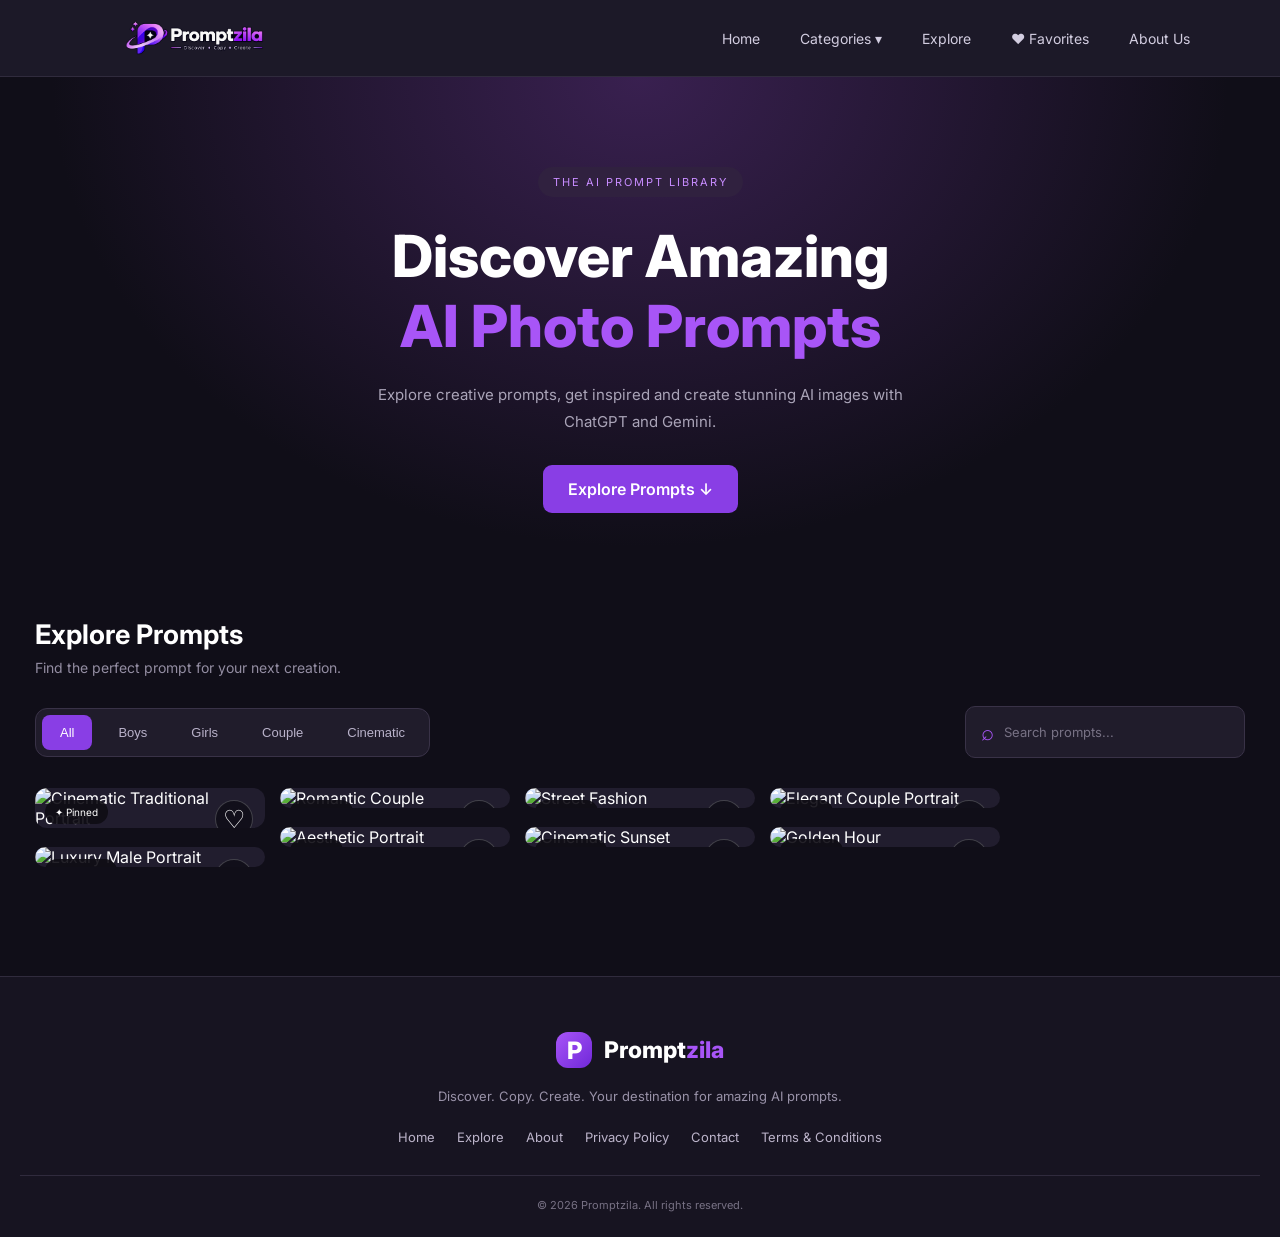
==== index.html @ de472b86 "Add files via upload" ====
<!DOCTYPE html>
<html lang="en">
<head>
    <meta charset="UTF-8">
    <meta name="viewport" content="width=device-width, initial-scale=1.0">
    <meta name="description" content="Discover and copy amazing AI photo editing prompts on Promptzila.">
    <meta name="theme-color" content="#100e18">
    <title>Promptzila — AI Photo Prompts</title>
    <!-- Website Favicon -->
    <link rel="icon" type="image/png" href="Assets/images/icon.png">
    <link rel="preconnect" href="https://fonts.googleapis.com">
    <link rel="preconnect" href="https://fonts.gstatic.com" crossorigin>
    <link href="https://fonts.googleapis.com/css2?family=Inter:wght@400;500;600;700;800&display=swap" rel="stylesheet">
    <link rel="stylesheet" href="style.css">
    <script src="https://cdn.jsdelivr.net/npm/@supabase/supabase-js@2"></script>
    <script src="config.js"></script>
    <script>if(window.supabase&&window.PROMPTZILA_CONFIG){window.supabaseClient=window.supabase.createClient(window.PROMPTZILA_CONFIG.SUPABASE_URL,window.PROMPTZILA_CONFIG.SUPABASE_ANON_KEY);}</script>
</head>
<body>
    <header class="navbar">
        <a href="#" class="logo" aria-label="Promptzila home">
        <img src="./Assets/images/logo.png" alt="Promptzila Logo" class="brand-logo">
        </a>
       

        <button class="mobile-menu" id="mobileMenu" aria-label="Open navigation" aria-expanded="false">☰</button>

        <nav class="nav-links" id="navLinks">
            <a href="#">Home</a>
            <div class="nav-dropdown">
                <a href="#categories">Categories <span aria-hidden="true">▾</span></a>
                <div class="dropdown-menu">
                    <a href="#gallery" data-category="Boys">Boys Prompts</a>
                    <a href="#gallery" data-category="Girls">Girls Prompts</a>
                    <a href="#gallery" data-category="Couple">Couple Prompts</a>
                    <a href="#gellery" data-category="Aesthetics">Aesthetics Prompts</a>
                    <a href="#gallery" data-category="Couple">Couple Prompts</a>
                    <a href="#gallery" data-category="Portrait">Portrait Prompts</a>
                    <a href="#gellery" data-category="Cars">Cars Prompts</a>
                    <a href="#gallery" data-category="Cinematic">Cinematic Prompts</a>
                    <a href="#gallery" data-category="Collage">Photo Collage Prompts</a>
                    <a href="#gallery" data-category="Cartoon">Cartoon & Anime Prompts</a>
                    <a href="#gallery" data-category="Travel">Travel Prompts</a>
                    <a href="#gallery" data-category="Festival">Festival Prompts</a>
                    <a href="#gallery" data-category="Birthday">Birthday Prompts</a>
                    <a href="#gallery" data-category="Selfie">Selfie Prompts</a>
                    <a href="#gallery" data-category="Festive Days">Festive Days Prompts</a>
                    <a href="#gallery" data-category="Horror">Horror Prompts</a>
                    <a href="#gallery" data-category="Wedding">Wedding Prompts</a>
                </div>
            </div>

            <a href="#gallery">Explore</a>

            <a href="#gallery" id="favoritesNavLink">❤️ Favorites</a>
            
            <a href="./about.html">About Us</a>
        </nav>
    </header>

    <main>
        <section class="hero">
            <span class="hero-label">THE AI PROMPT LIBRARY</span>
            <h1>Discover Amazing <span>AI Photo Prompts</span></h1>
            <p>Explore creative prompts, get inspired and create stunning AI images with ChatGPT and Gemini.</p>
            <a href="#gallery" class="hero-button">Explore Prompts <span aria-hidden="true">↓</span></a>
        </section>

        <section class="gallery-section" id="gallery">
            <div class="section-heading" id="categories">
                <div>
                    <h2>Explore Prompts</h2>
                    <p>Find the perfect prompt for your next creation.</p>
                </div>
            </div>

            <div class="toolbar">
                <div class="filters" aria-label="Filter prompts by category">
                    <button class="filter-btn active" data-category="All">All</button>
                    <button class="filter-btn" data-category="Boys">Boys</button>
                    <button class="filter-btn" data-category="Girls">Girls</button>
                    <button class="filter-btn" data-category="Couple">Couple</button>
                    <button class="filter-btn" data-category="Cinematic">Cinematic</button>
                </div>
                <label class="search-box">
                    <span aria-hidden="true">⌕</span>
                    <input type="search" id="searchInput" placeholder="Search prompts..." aria-label="Search prompts">
                </label>
            </div>

            <div class="prompt-gallery" id="promptGallery" aria-live="polite"></div>
            <p class="empty-message" id="emptyMessage" hidden>No prompts found. Try another search.</p>
        </section>
    </main>


    <footer id="about">
        <div class="footer-logo">
            <span class="logo-icon">P</span>
            <span>Prompt<span class="logo-highlight">zila</span></span>
        </div>
        <p>Discover. Copy. Create. Your destination for amazing AI prompts.</p>
        <div class="footer-links">
            <a href="#">Home</a>
            <a href="#gallery">Explore</a>
            <a href="./about.html">About</a>
            <a href="privacy-policy.html">Privacy Policy</a>
            <a href="./contact.html">Contact</a>
            <a href="./terms.html">Terms & Conditions</a>
        </div>
        <div class="copyright">© 2026 Promptzila. All rights reserved.</div>
    </footer>

    <script src="script.js"></script>
</body>
</html>
---- style.css ----
/* ========================================
   PROMPTZILA - MAIN STYLESHEET
======================================== */


/* ========================================
   1. ROOT VARIABLES
======================================== */

:root {
    color-scheme: dark;

    --bg: #100e18;
    --surface: #1c1928;
    --surface2: #211d2e;
    --border: #393247;

    --text: #fff;
    --muted: #aaa4b8;

    --purple: #893ee5;
    --light: #a855f7;
}

/* Website Brand Logo */

.brand-logo {
    width: 210px;
    height: 60px;
    object-fit: contain;
    display: block;
}

@media (max-width: 550px) {
    .brand-logo {
        width: 170px;
        height: 50px;
    }
}


/* ========================================
   2. GLOBAL RESET
======================================== */

* {
    margin: 0;
    padding: 0;
    box-sizing: border-box;
}

html {
    scroll-behavior: smooth;
}

body {
    background: var(--bg);
    color: var(--text);
    font-family: Inter, Arial, sans-serif;
}


/* ========================================
   3. NAVBAR
======================================== */

.navbar {
    min-height: 75px;
    background: var(--surface);
    border-bottom: 1px solid #302b3d;

    display: flex;
    align-items: center;
    justify-content: space-between;

    padding: 0 7%;

    position: sticky;
    top: 0;
    z-index: 100;
}


/* Logo */

.logo,
.footer-logo {
    display: flex;
    align-items: center;
    gap: 12px;

    font-size: 23px;
    font-weight: 800;

    color: white;
    text-decoration: none;
}

.logo-icon {
    background: linear-gradient(135deg, var(--light), #7028d9);

    width: 42px;
    height: 42px;

    display: grid;
    place-items: center;

    border-radius: 12px;
    font-size: 24px;
}

.logo-highlight {
    color: var(--light);
}


/* Navbar Links */

.nav-links {
    display: flex;
    align-items: center;

    /* Space between navbar buttons */
    gap: 40px;
}

.nav-links a {
    color: #d2cde0;
    text-decoration: none;
    font-size: 14px;

    transition: color 0.3s;
}

.nav-links a:hover {
    color: #c78cff;
}


/* Categories Dropdown */

.nav-dropdown {
    position: relative;
    padding: 28px 0;
}

.dropdown-menu {
    display: none;

    position: absolute;
    top: 65px;
    left: 0;

    width: 205px;

    background: var(--surface2);
    border: 1px solid var(--border);
    border-radius: 12px;

    padding: 10px;
}

.dropdown-menu a {
    display: block;
    padding: 12px;
    border-radius: 7px;
}

.dropdown-menu a:hover {
    background: #34264c;
}

.nav-dropdown:hover .dropdown-menu,
.nav-dropdown:focus-within .dropdown-menu {
    display: block;
}


/* Mobile Menu Button */

.mobile-menu {
    display: none;

    background: none;
    border: 0;

    color: white;
    font-size: 25px;
}


/* ========================================
   4. HERO SECTION
======================================== */

.hero {
    text-align: center;

    padding: 90px 20px 75px;

    background: radial-gradient(
        ellipse at 50% 0%,
        #392050 0%,
        transparent 65%
    );
}

.hero-label {
    display: inline-block;

    background: #30213f;
    color: #c78cff;

    padding: 8px 15px;
    border-radius: 30px;

    font-size: 11px;
    letter-spacing: 2px;

    margin-bottom: 25px;
}

.hero h1 {
    font-size: clamp(32px, 5vw, 58px);
    line-height: 1.2;
    font-weight: 800;
}

.hero h1 span {
    display: block;
    color: var(--light);
}

.hero p {
    max-width: 580px;

    margin: 20px auto 30px;

    color: var(--muted);
    line-height: 1.8;
    font-size: 15px;
}

.hero-button {
    display: inline-block;

    text-decoration: none;

    background: var(--purple);
    color: white;

    padding: 14px 25px;
    border-radius: 9px;

    font-weight: 600;
}


/* ========================================
   5. GALLERY SECTION
======================================== */

.gallery-section {
    max-width: 1450px;

    margin: auto;
    padding: 30px 35px 90px;
}


/* Gallery Heading */

.section-heading h2 {
    font-size: 27px;
    margin-bottom: 8px;
}

.section-heading p {
    color: #938da2;
    font-size: 14px;
}


/* Toolbar */

.toolbar {
    display: flex;
    justify-content: space-between;
    align-items: center;

    gap: 20px;
    margin: 30px 0;
}


/* Category Filter Buttons */

.filters {
    display: flex;
    flex-wrap: wrap;
    gap: 8px;

    background: #201c2b;
    border: 1px solid var(--border);

    padding: 6px;
    border-radius: 12px;
}

.filter-btn {
    background: transparent;
    color: #b9b2ca;

    border: 0;

    padding: 10px 18px;
    border-radius: 8px;

    cursor: pointer;
    font-size: 13px;
}

.filter-btn.active,
.filter-btn:hover {
    background: var(--purple);
    color: white;
}


/* Search Box */

.search-box {
    display: flex;
    align-items: center;
    gap: 10px;

    background: #201c2b;
    border: 1px solid var(--border);

    padding: 12px 15px;
    border-radius: 10px;

    width: 280px;
}

.search-box span {
    font-size: 22px;
    color: var(--light);
}

.search-box input {
    background: transparent;
    border: 0;
    outline: 0;

    color: white;
    width: 100%;

    font: 13px Inter, Arial;
}

.search-box input::placeholder {
    color: #777184;
}


/* ========================================
   6. PROMPT CARDS
======================================== */

.prompt-gallery {
    columns: 5;
    column-gap: 15px;
}

.prompt-card {
    position: relative;

    display: inline-block;
    width: 100%;

    margin-bottom: 15px;

    break-inside: avoid;
    overflow: hidden;

    border-radius: 12px;
    background: var(--surface2);

    cursor: pointer;
}

.prompt-card img {
    display: block;
    width: 100%;
    height: auto;

    transition: transform 0.4s;
}

.prompt-card:hover img {
    transform: scale(1.05);
}


/* Card Badge */

.card-badge {
    position: absolute;
    top: 12px;
    left: 10px;

    background: #0f0d14e8;
    color: white;

    padding: 6px 10px;
    border-radius: 20px;

    font-size: 10px;
    z-index: 2;
}


/* Card Overlay */

.card-overlay {
    position: absolute;
    bottom: 0;
    left: 0;
    right: 0;

    padding: 35px 12px 14px;

    background: linear-gradient(transparent, #000e);

    opacity: 0;
    transition: opacity 0.3s;
}

.prompt-card:hover .card-overlay {
    opacity: 1;
}

.card-overlay h3 {
    font-size: 14px;
    margin-bottom: 6px;
}

.card-overlay p {
    color: #c7bdd6;
    font-size: 11px;
}


/* Empty Message */

.empty-message {
    color: var(--muted);
    text-align: center;
    padding: 50px;
}


/* ========================================
   7. PROMPT DETAILS MODAL
======================================== */

.modal {
    display: none;

    position: fixed;
    inset: 0;

    z-index: 500;

    background: #000d;

    padding: 25px;
    overflow-y: auto;

    align-items: center;
    justify-content: center;
}

.modal.show {
    display: flex;
}

.modal-content {
    position: relative;

    background: var(--surface2);

    width: 100%;
    max-width: 850px;

    border: 1px solid var(--border);
    border-radius: 15px;

    overflow: hidden;

    display: grid;
    grid-template-columns: 1fr 1fr;
}

.modal-content > img {
    width: 100%;
    height: 100%;

    min-height: 400px;
    object-fit: cover;
}


/* Modal Details */

.modal-details {
    padding: 35px 25px;
}

.modal-category {
    color: #c78cff;
    font-size: 12px;
}

.modal-details h2 {
    margin: 12px 0;
}

.modal-details > p {
    color: var(--muted);

    font-size: 13px;
    line-height: 1.6;

    margin-bottom: 20px;
}


/* Prompt Text */

.prompt-text {
    background: #15121d;

    padding: 16px;
    border-radius: 10px;

    color: #d5cfe0;

    font-size: 13px;
    line-height: 1.7;

    max-height: 220px;
    overflow-y: auto;
}


/* Close Modal Button */

.close-modal {
    position: absolute;
    right: 15px;
    top: 12px;

    z-index: 3;

    background: #332b40;
    color: white;

    border: 0;

    width: 35px;
    height: 35px;

    border-radius: 50%;
    font-size: 22px;

    cursor: pointer;
}


/* Copy Button */

.copy-button {
    width: 100%;

    padding: 14px;
    margin-top: 18px;

    background: var(--purple);
    color: white;

    border: 0;
    border-radius: 9px;

    font-weight: 600;
    cursor: pointer;
}


/* ========================================
   8. FOOTER
======================================== */

footer {
    text-align: center;

    padding: 55px 20px 25px;

    background: #171421;
    border-top: 1px solid #302b3d;
}

.footer-logo {
    justify-content: center;
}

.footer-logo .logo-icon {
    width: 36px;
    height: 36px;
}

footer p {
    color: #9992a8;

    font-size: 13px;
    margin: 20px 0;
}


/* Footer Links */

.footer-links {
    display: flex;
    justify-content: center;
    flex-wrap: wrap;

    gap: 22px;
    margin: 25px 0;
}

.footer-links a {
    color: #bcb4ca;
    text-decoration: none;
    font-size: 13px;
}


/* Copyright */

.copyright {
    border-top: 1px solid #302b3d;

    padding-top: 22px;
    margin-top: 30px;

    color: #777184;
    font-size: 11px;
}


/* ========================================
   9. RESPONSIVE DESIGN
======================================== */


/* Tablets and Small Laptops */

@media (max-width: 1100px) {

    .prompt-gallery {
        columns: 4;
    }

}


/* Mobile and Tablets */

@media (max-width: 800px) {

    .navbar {
        padding: 0 5%;
    }

    .mobile-menu {
        display: block;
    }

    .nav-links {
        display: none;

        position: absolute;
        top: 74px;
        left: 0;
        right: 0;

        background: var(--surface);

        padding: 18px 5% 24px;

        border-bottom: 1px solid var(--border);

        align-items: flex-start;
        flex-direction: column;

        gap: 18px;
    }

    .nav-links.open {
        display: flex;
    }

    .nav-dropdown {
        padding: 0;
    }

    .dropdown-menu {
        position: static;
        margin-top: 8px;
        box-shadow: none;
    }

    .prompt-gallery {
        columns: 3;
    }

    .toolbar {
        align-items: flex-start;
        flex-direction: column;
    }

    .search-box {
        width: 100%;
    }

}


/* Small Mobile Phones */

@media (max-width: 550px) {

    .hero {
        padding: 65px 18px;
    }

    .gallery-section {
        padding: 25px 15px 60px;
    }

    .prompt-gallery {
        columns: 2;
        column-gap: 10px;
    }

    .prompt-card {
        margin-bottom: 10px;
    }

    .filters {
        width: 100%;
        overflow-x: auto;
        flex-wrap: nowrap;
    }

    .filter-btn {
        white-space: nowrap;
    }

    .modal-content {
        grid-template-columns: 1fr;
    }

    .modal-content > img {
        height: 260px;
        min-height: 0;
    }

    .modal-details {
        padding: 25px 18px;
    }

}


/* ========================================
   END OF PROMPTZILA CSS
======================================== */


/* ========================================
   FAVORITES BUTTON
======================================== */

.favorite-btn {
    position: absolute;
    top: 12px;
    right: 12px;
    z-index: 5;

    width: 38px;
    height: 38px;

    border: 1px solid #ffffff35;
    border-radius: 50%;

    background: #100e18dd;
    color: white;

    font-size: 25px;
    line-height: 1;

    display: grid;
    place-items: center;

    cursor: pointer;
    transition: 0.25s ease;
}

.favorite-btn:hover {
    transform: scale(1.12);
    background: #352044;
}

.favorite-btn.is-favorite {
    color: #ff416c;
    background: #ffffff;
}

.favorite-btn:focus-visible {
    outline: 2px solid #c78cff;
    outline-offset: 3px;
}
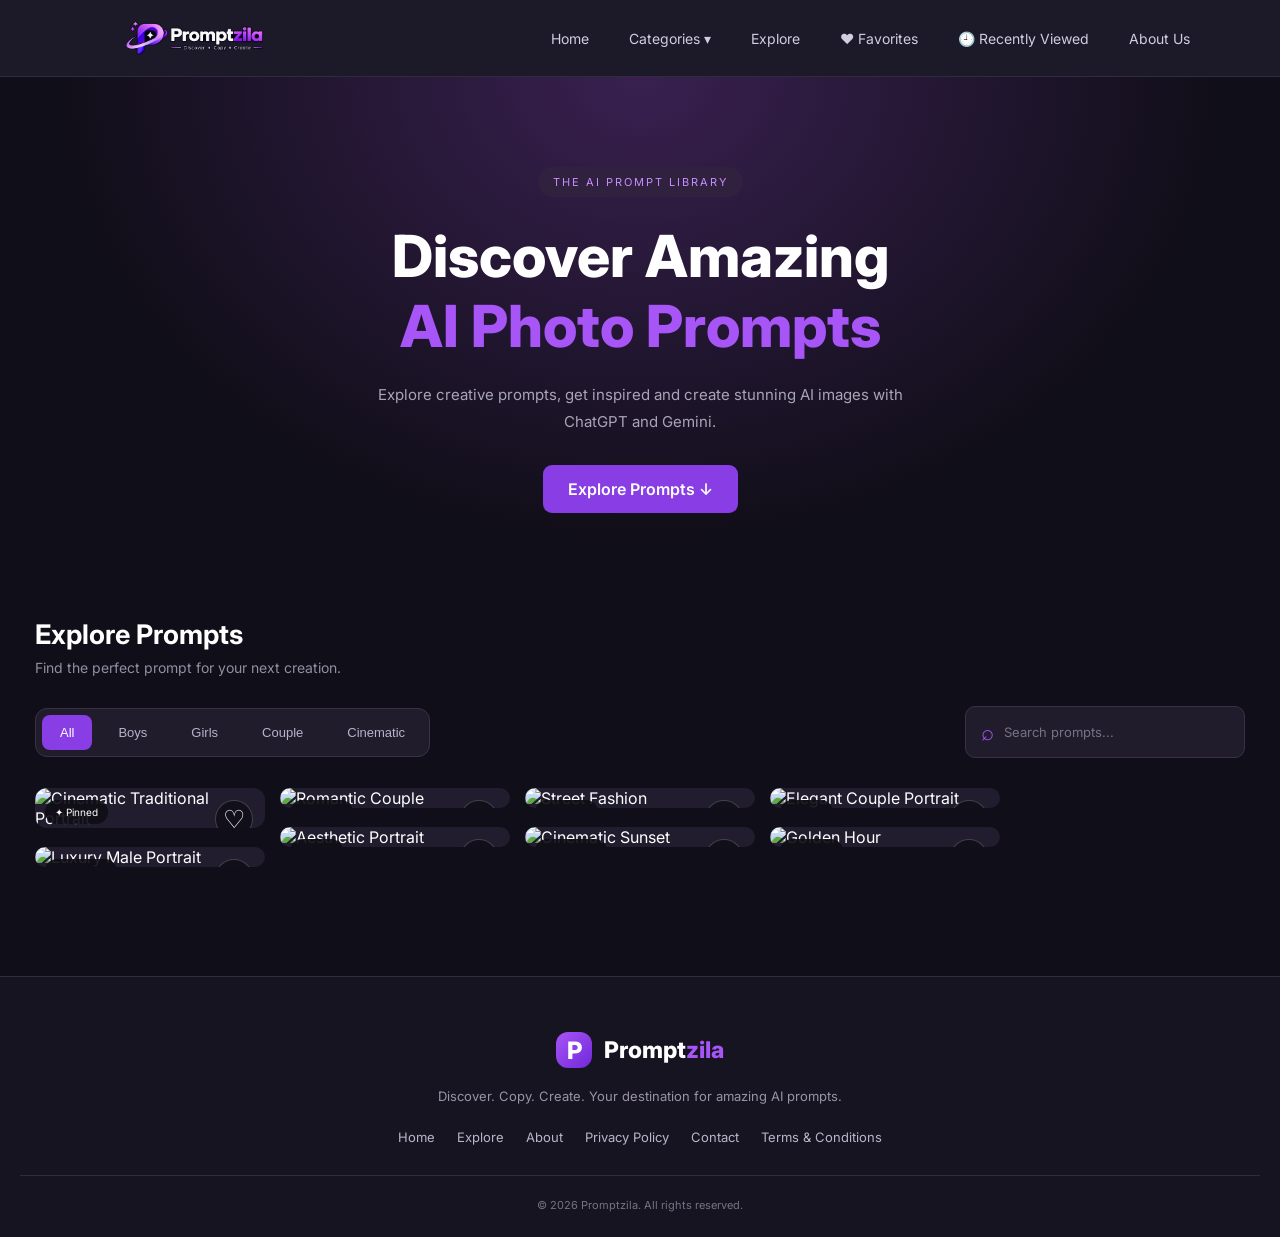
==== commit 67789357: "Add files via upload" ====
--- a/index.html
+++ b/index.html
@@ -26,7 +26,7 @@
         <button class="mobile-menu" id="mobileMenu" aria-label="Open navigation" aria-expanded="false">☰</button>
 
         <nav class="nav-links" id="navLinks">
-            <a href="#">Home</a>
+            <a href="#" id="homeNavLink">Home</a>
             <div class="nav-dropdown">
                 <a href="#categories">Categories <span aria-hidden="true">▾</span></a>
                 <div class="dropdown-menu">
@@ -50,9 +50,10 @@
                 </div>
             </div>
 
-            <a href="#gallery">Explore</a>
+            <a href="#gallery" id="exploreNavLink">Explore</a>
 
             <a href="#gallery" id="favoritesNavLink">❤️ Favorites</a>
+            <a href="#gallery" id="recentNavLink">🕘 Recently Viewed</a>
             
             <a href="./about.html">About Us</a>
         </nav>
@@ -69,8 +70,8 @@
         <section class="gallery-section" id="gallery">
             <div class="section-heading" id="categories">
                 <div>
-                    <h2>Explore Prompts</h2>
-                    <p>Find the perfect prompt for your next creation.</p>
+                    <h2 id="galleryTitle">Explore Prompts</h2>
+                    <p id="gallerySubtitle">Find the perfect prompt for your next creation.</p>
                 </div>
             </div>
 
--- a/style.css
+++ b/style.css
@@ -1,835 +1,835 @@
-
-/* ========================================
-   PROMPTZILA - MAIN STYLESHEET
-======================================== */
-
-
-/* ========================================
-   1. ROOT VARIABLES
-======================================== */
-
-:root {
-    color-scheme: dark;
-
-    --bg: #100e18;
-    --surface: #1c1928;
-    --surface2: #211d2e;
-    --border: #393247;
-
-    --text: #fff;
-    --muted: #aaa4b8;
-
-    --purple: #893ee5;
-    --light: #a855f7;
-}
-
-/* Website Brand Logo */
-
-.brand-logo {
-    width: 210px;
-    height: 60px;
-    object-fit: contain;
-    display: block;
-}
-
-@media (max-width: 550px) {
-    .brand-logo {
-        width: 170px;
-        height: 50px;
-    }
-}
-
-
-/* ========================================
-   2. GLOBAL RESET
-======================================== */
-
-* {
-    margin: 0;
-    padding: 0;
-    box-sizing: border-box;
-}
-
-html {
-    scroll-behavior: smooth;
-}
-
-body {
-    background: var(--bg);
-    color: var(--text);
-    font-family: Inter, Arial, sans-serif;
-}
-
-
-/* ========================================
-   3. NAVBAR
-======================================== */
-
-.navbar {
-    min-height: 75px;
-    background: var(--surface);
-    border-bottom: 1px solid #302b3d;
-
-    display: flex;
-    align-items: center;
-    justify-content: space-between;
-
-    padding: 0 7%;
-
-    position: sticky;
-    top: 0;
-    z-index: 100;
-}
-
-
-/* Logo */
-
-.logo,
-.footer-logo {
-    display: flex;
-    align-items: center;
-    gap: 12px;
-
-    font-size: 23px;
-    font-weight: 800;
-
-    color: white;
-    text-decoration: none;
-}
-
-.logo-icon {
-    background: linear-gradient(135deg, var(--light), #7028d9);
-
-    width: 42px;
-    height: 42px;
-
-    display: grid;
-    place-items: center;
-
-    border-radius: 12px;
-    font-size: 24px;
-}
-
-.logo-highlight {
-    color: var(--light);
-}
-
-
-/* Navbar Links */
-
-.nav-links {
-    display: flex;
-    align-items: center;
-
-    /* Space between navbar buttons */
-    gap: 40px;
-}
-
-.nav-links a {
-    color: #d2cde0;
-    text-decoration: none;
-    font-size: 14px;
-
-    transition: color 0.3s;
-}
-
-.nav-links a:hover {
-    color: #c78cff;
-}
-
-
-/* Categories Dropdown */
-
-.nav-dropdown {
-    position: relative;
-    padding: 28px 0;
-}
-
-.dropdown-menu {
-    display: none;
-
-    position: absolute;
-    top: 65px;
-    left: 0;
-
-    width: 205px;
-
-    background: var(--surface2);
-    border: 1px solid var(--border);
-    border-radius: 12px;
-
-    padding: 10px;
-}
-
-.dropdown-menu a {
-    display: block;
-    padding: 12px;
-    border-radius: 7px;
-}
-
-.dropdown-menu a:hover {
-    background: #34264c;
-}
-
-.nav-dropdown:hover .dropdown-menu,
-.nav-dropdown:focus-within .dropdown-menu {
-    display: block;
-}
-
-
-/* Mobile Menu Button */
-
-.mobile-menu {
-    display: none;
-
-    background: none;
-    border: 0;
-
-    color: white;
-    font-size: 25px;
-}
-
-
-/* ========================================
-   4. HERO SECTION
-======================================== */
-
-.hero {
-    text-align: center;
-
-    padding: 90px 20px 75px;
-
-    background: radial-gradient(
-        ellipse at 50% 0%,
-        #392050 0%,
-        transparent 65%
-    );
-}
-
-.hero-label {
-    display: inline-block;
-
-    background: #30213f;
-    color: #c78cff;
-
-    padding: 8px 15px;
-    border-radius: 30px;
-
-    font-size: 11px;
-    letter-spacing: 2px;
-
-    margin-bottom: 25px;
-}
-
-.hero h1 {
-    font-size: clamp(32px, 5vw, 58px);
-    line-height: 1.2;
-    font-weight: 800;
-}
-
-.hero h1 span {
-    display: block;
-    color: var(--light);
-}
-
-.hero p {
-    max-width: 580px;
-
-    margin: 20px auto 30px;
-
-    color: var(--muted);
-    line-height: 1.8;
-    font-size: 15px;
-}
-
-.hero-button {
-    display: inline-block;
-
-    text-decoration: none;
-
-    background: var(--purple);
-    color: white;
-
-    padding: 14px 25px;
-    border-radius: 9px;
-
-    font-weight: 600;
-}
-
-
-/* ========================================
-   5. GALLERY SECTION
-======================================== */
-
-.gallery-section {
-    max-width: 1450px;
-
-    margin: auto;
-    padding: 30px 35px 90px;
-}
-
-
-/* Gallery Heading */
-
-.section-heading h2 {
-    font-size: 27px;
-    margin-bottom: 8px;
-}
-
-.section-heading p {
-    color: #938da2;
-    font-size: 14px;
-}
-
-
-/* Toolbar */
-
-.toolbar {
-    display: flex;
-    justify-content: space-between;
-    align-items: center;
-
-    gap: 20px;
-    margin: 30px 0;
-}
-
-
-/* Category Filter Buttons */
-
-.filters {
-    display: flex;
-    flex-wrap: wrap;
-    gap: 8px;
-
-    background: #201c2b;
-    border: 1px solid var(--border);
-
-    padding: 6px;
-    border-radius: 12px;
-}
-
-.filter-btn {
-    background: transparent;
-    color: #b9b2ca;
-
-    border: 0;
-
-    padding: 10px 18px;
-    border-radius: 8px;
-
-    cursor: pointer;
-    font-size: 13px;
-}
-
-.filter-btn.active,
-.filter-btn:hover {
-    background: var(--purple);
-    color: white;
-}
-
-
-/* Search Box */
-
-.search-box {
-    display: flex;
-    align-items: center;
-    gap: 10px;
-
-    background: #201c2b;
-    border: 1px solid var(--border);
-
-    padding: 12px 15px;
-    border-radius: 10px;
-
-    width: 280px;
-}
-
-.search-box span {
-    font-size: 22px;
-    color: var(--light);
-}
-
-.search-box input {
-    background: transparent;
-    border: 0;
-    outline: 0;
-
-    color: white;
-    width: 100%;
-
-    font: 13px Inter, Arial;
-}
-
-.search-box input::placeholder {
-    color: #777184;
-}
-
-
-/* ========================================
-   6. PROMPT CARDS
-======================================== */
-
-.prompt-gallery {
-    columns: 5;
-    column-gap: 15px;
-}
-
-.prompt-card {
-    position: relative;
-
-    display: inline-block;
-    width: 100%;
-
-    margin-bottom: 15px;
-
-    break-inside: avoid;
-    overflow: hidden;
-
-    border-radius: 12px;
-    background: var(--surface2);
-
-    cursor: pointer;
-}
-
-.prompt-card img {
-    display: block;
-    width: 100%;
-    height: auto;
-
-    transition: transform 0.4s;
-}
-
-.prompt-card:hover img {
-    transform: scale(1.05);
-}
-
-
-/* Card Badge */
-
-.card-badge {
-    position: absolute;
-    top: 12px;
-    left: 10px;
-
-    background: #0f0d14e8;
-    color: white;
-
-    padding: 6px 10px;
-    border-radius: 20px;
-
-    font-size: 10px;
-    z-index: 2;
-}
-
-
-/* Card Overlay */
-
-.card-overlay {
-    position: absolute;
-    bottom: 0;
-    left: 0;
-    right: 0;
-
-    padding: 35px 12px 14px;
-
-    background: linear-gradient(transparent, #000e);
-
-    opacity: 0;
-    transition: opacity 0.3s;
-}
-
-.prompt-card:hover .card-overlay {
-    opacity: 1;
-}
-
-.card-overlay h3 {
-    font-size: 14px;
-    margin-bottom: 6px;
-}
-
-.card-overlay p {
-    color: #c7bdd6;
-    font-size: 11px;
-}
-
-
-/* Empty Message */
-
-.empty-message {
-    color: var(--muted);
-    text-align: center;
-    padding: 50px;
-}
-
-
-/* ========================================
-   7. PROMPT DETAILS MODAL
-======================================== */
-
-.modal {
-    display: none;
-
-    position: fixed;
-    inset: 0;
-
-    z-index: 500;
-
-    background: #000d;
-
-    padding: 25px;
-    overflow-y: auto;
-
-    align-items: center;
-    justify-content: center;
-}
-
-.modal.show {
-    display: flex;
-}
-
-.modal-content {
-    position: relative;
-
-    background: var(--surface2);
-
-    width: 100%;
-    max-width: 850px;
-
-    border: 1px solid var(--border);
-    border-radius: 15px;
-
-    overflow: hidden;
-
-    display: grid;
-    grid-template-columns: 1fr 1fr;
-}
-
-.modal-content > img {
-    width: 100%;
-    height: 100%;
-
-    min-height: 400px;
-    object-fit: cover;
-}
-
-
-/* Modal Details */
-
-.modal-details {
-    padding: 35px 25px;
-}
-
-.modal-category {
-    color: #c78cff;
-    font-size: 12px;
-}
-
-.modal-details h2 {
-    margin: 12px 0;
-}
-
-.modal-details > p {
-    color: var(--muted);
-
-    font-size: 13px;
-    line-height: 1.6;
-
-    margin-bottom: 20px;
-}
-
-
-/* Prompt Text */
-
-.prompt-text {
-    background: #15121d;
-
-    padding: 16px;
-    border-radius: 10px;
-
-    color: #d5cfe0;
-
-    font-size: 13px;
-    line-height: 1.7;
-
-    max-height: 220px;
-    overflow-y: auto;
-}
-
-
-/* Close Modal Button */
-
-.close-modal {
-    position: absolute;
-    right: 15px;
-    top: 12px;
-
-    z-index: 3;
-
-    background: #332b40;
-    color: white;
-
-    border: 0;
-
-    width: 35px;
-    height: 35px;
-
-    border-radius: 50%;
-    font-size: 22px;
-
-    cursor: pointer;
-}
-
-
-/* Copy Button */
-
-.copy-button {
-    width: 100%;
-
-    padding: 14px;
-    margin-top: 18px;
-
-    background: var(--purple);
-    color: white;
-
-    border: 0;
-    border-radius: 9px;
-
-    font-weight: 600;
-    cursor: pointer;
-}
-
-
-/* ========================================
-   8. FOOTER
-======================================== */
-
-footer {
-    text-align: center;
-
-    padding: 55px 20px 25px;
-
-    background: #171421;
-    border-top: 1px solid #302b3d;
-}
-
-.footer-logo {
-    justify-content: center;
-}
-
-.footer-logo .logo-icon {
-    width: 36px;
-    height: 36px;
-}
-
-footer p {
-    color: #9992a8;
-
-    font-size: 13px;
-    margin: 20px 0;
-}
-
-
-/* Footer Links */
-
-.footer-links {
-    display: flex;
-    justify-content: center;
-    flex-wrap: wrap;
-
-    gap: 22px;
-    margin: 25px 0;
-}
-
-.footer-links a {
-    color: #bcb4ca;
-    text-decoration: none;
-    font-size: 13px;
-}
-
-
-/* Copyright */
-
-.copyright {
-    border-top: 1px solid #302b3d;
-
-    padding-top: 22px;
-    margin-top: 30px;
-
-    color: #777184;
-    font-size: 11px;
-}
-
-
-/* ========================================
-   9. RESPONSIVE DESIGN
-======================================== */
-
-
-/* Tablets and Small Laptops */
-
-@media (max-width: 1100px) {
-
-    .prompt-gallery {
-        columns: 4;
-    }
-
-}
-
-
-/* Mobile and Tablets */
-
-@media (max-width: 800px) {
-
-    .navbar {
-        padding: 0 5%;
-    }
-
-    .mobile-menu {
-        display: block;
-    }
-
-    .nav-links {
-        display: none;
-
-        position: absolute;
-        top: 74px;
-        left: 0;
-        right: 0;
-
-        background: var(--surface);
-
-        padding: 18px 5% 24px;
-
-        border-bottom: 1px solid var(--border);
-
-        align-items: flex-start;
-        flex-direction: column;
-
-        gap: 18px;
-    }
-
-    .nav-links.open {
-        display: flex;
-    }
-
-    .nav-dropdown {
-        padding: 0;
-    }
-
-    .dropdown-menu {
-        position: static;
-        margin-top: 8px;
-        box-shadow: none;
-    }
-
-    .prompt-gallery {
-        columns: 3;
-    }
-
-    .toolbar {
-        align-items: flex-start;
-        flex-direction: column;
-    }
-
-    .search-box {
-        width: 100%;
-    }
-
-}
-
-
-/* Small Mobile Phones */
-
-@media (max-width: 550px) {
-
-    .hero {
-        padding: 65px 18px;
-    }
-
-    .gallery-section {
-        padding: 25px 15px 60px;
-    }
-
-    .prompt-gallery {
-        columns: 2;
-        column-gap: 10px;
-    }
-
-    .prompt-card {
-        margin-bottom: 10px;
-    }
-
-    .filters {
-        width: 100%;
-        overflow-x: auto;
-        flex-wrap: nowrap;
-    }
-
-    .filter-btn {
-        white-space: nowrap;
-    }
-
-    .modal-content {
-        grid-template-columns: 1fr;
-    }
-
-    .modal-content > img {
-        height: 260px;
-        min-height: 0;
-    }
-
-    .modal-details {
-        padding: 25px 18px;
-    }
-
-}
-
-
-/* ========================================
-   END OF PROMPTZILA CSS
-======================================== */
-
-
-/* ========================================
-   FAVORITES BUTTON
-======================================== */
-
-.favorite-btn {
-    position: absolute;
-    top: 12px;
-    right: 12px;
-    z-index: 5;
-
-    width: 38px;
-    height: 38px;
-
-    border: 1px solid #ffffff35;
-    border-radius: 50%;
-
-    background: #100e18dd;
-    color: white;
-
-    font-size: 25px;
-    line-height: 1;
-
-    display: grid;
-    place-items: center;
-
-    cursor: pointer;
-    transition: 0.25s ease;
-}
-
-.favorite-btn:hover {
-    transform: scale(1.12);
-    background: #352044;
-}
-
-.favorite-btn.is-favorite {
-    color: #ff416c;
-    background: #ffffff;
-}
-
-.favorite-btn:focus-visible {
-    outline: 2px solid #c78cff;
-    outline-offset: 3px;
+
+/* ========================================
+   PROMPTZILA - MAIN STYLESHEET
+======================================== */
+
+
+/* ========================================
+   1. ROOT VARIABLES
+======================================== */
+
+:root {
+    color-scheme: dark;
+
+    --bg: #100e18;
+    --surface: #1c1928;
+    --surface2: #211d2e;
+    --border: #393247;
+
+    --text: #fff;
+    --muted: #aaa4b8;
+
+    --purple: #893ee5;
+    --light: #a855f7;
+}
+
+/* Website Brand Logo */
+
+.brand-logo {
+    width: 210px;
+    height: 60px;
+    object-fit: contain;
+    display: block;
+}
+
+@media (max-width: 550px) {
+    .brand-logo {
+        width: 170px;
+        height: 50px;
+    }
+}
+
+
+/* ========================================
+   2. GLOBAL RESET
+======================================== */
+
+* {
+    margin: 0;
+    padding: 0;
+    box-sizing: border-box;
+}
+
+html {
+    scroll-behavior: smooth;
+}
+
+body {
+    background: var(--bg);
+    color: var(--text);
+    font-family: Inter, Arial, sans-serif;
+}
+
+
+/* ========================================
+   3. NAVBAR
+======================================== */
+
+.navbar {
+    min-height: 75px;
+    background: var(--surface);
+    border-bottom: 1px solid #302b3d;
+
+    display: flex;
+    align-items: center;
+    justify-content: space-between;
+
+    padding: 0 7%;
+
+    position: sticky;
+    top: 0;
+    z-index: 100;
+}
+
+
+/* Logo */
+
+.logo,
+.footer-logo {
+    display: flex;
+    align-items: center;
+    gap: 12px;
+
+    font-size: 23px;
+    font-weight: 800;
+
+    color: white;
+    text-decoration: none;
+}
+
+.logo-icon {
+    background: linear-gradient(135deg, var(--light), #7028d9);
+
+    width: 42px;
+    height: 42px;
+
+    display: grid;
+    place-items: center;
+
+    border-radius: 12px;
+    font-size: 24px;
+}
+
+.logo-highlight {
+    color: var(--light);
+}
+
+
+/* Navbar Links */
+
+.nav-links {
+    display: flex;
+    align-items: center;
+
+    /* Space between navbar buttons */
+    gap: 40px;
+}
+
+.nav-links a {
+    color: #d2cde0;
+    text-decoration: none;
+    font-size: 14px;
+
+    transition: color 0.3s;
+}
+
+.nav-links a:hover {
+    color: #c78cff;
+}
+
+
+/* Categories Dropdown */
+
+.nav-dropdown {
+    position: relative;
+    padding: 28px 0;
+}
+
+.dropdown-menu {
+    display: none;
+
+    position: absolute;
+    top: 65px;
+    left: 0;
+
+    width: 205px;
+
+    background: var(--surface2);
+    border: 1px solid var(--border);
+    border-radius: 12px;
+
+    padding: 10px;
+}
+
+.dropdown-menu a {
+    display: block;
+    padding: 12px;
+    border-radius: 7px;
+}
+
+.dropdown-menu a:hover {
+    background: #34264c;
+}
+
+.nav-dropdown:hover .dropdown-menu,
+.nav-dropdown:focus-within .dropdown-menu {
+    display: block;
+}
+
+
+/* Mobile Menu Button */
+
+.mobile-menu {
+    display: none;
+
+    background: none;
+    border: 0;
+
+    color: white;
+    font-size: 25px;
+}
+
+
+/* ========================================
+   4. HERO SECTION
+======================================== */
+
+.hero {
+    text-align: center;
+
+    padding: 90px 20px 75px;
+
+    background: radial-gradient(
+        ellipse at 50% 0%,
+        #392050 0%,
+        transparent 65%
+    );
+}
+
+.hero-label {
+    display: inline-block;
+
+    background: #30213f;
+    color: #c78cff;
+
+    padding: 8px 15px;
+    border-radius: 30px;
+
+    font-size: 11px;
+    letter-spacing: 2px;
+
+    margin-bottom: 25px;
+}
+
+.hero h1 {
+    font-size: clamp(32px, 5vw, 58px);
+    line-height: 1.2;
+    font-weight: 800;
+}
+
+.hero h1 span {
+    display: block;
+    color: var(--light);
+}
+
+.hero p {
+    max-width: 580px;
+
+    margin: 20px auto 30px;
+
+    color: var(--muted);
+    line-height: 1.8;
+    font-size: 15px;
+}
+
+.hero-button {
+    display: inline-block;
+
+    text-decoration: none;
+
+    background: var(--purple);
+    color: white;
+
+    padding: 14px 25px;
+    border-radius: 9px;
+
+    font-weight: 600;
+}
+
+
+/* ========================================
+   5. GALLERY SECTION
+======================================== */
+
+.gallery-section {
+    max-width: 1450px;
+
+    margin: auto;
+    padding: 30px 35px 90px;
+}
+
+
+/* Gallery Heading */
+
+.section-heading h2 {
+    font-size: 27px;
+    margin-bottom: 8px;
+}
+
+.section-heading p {
+    color: #938da2;
+    font-size: 14px;
+}
+
+
+/* Toolbar */
+
+.toolbar {
+    display: flex;
+    justify-content: space-between;
+    align-items: center;
+
+    gap: 20px;
+    margin: 30px 0;
+}
+
+
+/* Category Filter Buttons */
+
+.filters {
+    display: flex;
+    flex-wrap: wrap;
+    gap: 8px;
+
+    background: #201c2b;
+    border: 1px solid var(--border);
+
+    padding: 6px;
+    border-radius: 12px;
+}
+
+.filter-btn {
+    background: transparent;
+    color: #b9b2ca;
+
+    border: 0;
+
+    padding: 10px 18px;
+    border-radius: 8px;
+
+    cursor: pointer;
+    font-size: 13px;
+}
+
+.filter-btn.active,
+.filter-btn:hover {
+    background: var(--purple);
+    color: white;
+}
+
+
+/* Search Box */
+
+.search-box {
+    display: flex;
+    align-items: center;
+    gap: 10px;
+
+    background: #201c2b;
+    border: 1px solid var(--border);
+
+    padding: 12px 15px;
+    border-radius: 10px;
+
+    width: 280px;
+}
+
+.search-box span {
+    font-size: 22px;
+    color: var(--light);
+}
+
+.search-box input {
+    background: transparent;
+    border: 0;
+    outline: 0;
+
+    color: white;
+    width: 100%;
+
+    font: 13px Inter, Arial;
+}
+
+.search-box input::placeholder {
+    color: #777184;
+}
+
+
+/* ========================================
+   6. PROMPT CARDS
+======================================== */
+
+.prompt-gallery {
+    columns: 5;
+    column-gap: 15px;
+}
+
+.prompt-card {
+    position: relative;
+
+    display: inline-block;
+    width: 100%;
+
+    margin-bottom: 15px;
+
+    break-inside: avoid;
+    overflow: hidden;
+
+    border-radius: 12px;
+    background: var(--surface2);
+
+    cursor: pointer;
+}
+
+.prompt-card img {
+    display: block;
+    width: 100%;
+    height: auto;
+
+    transition: transform 0.4s;
+}
+
+.prompt-card:hover img {
+    transform: scale(1.05);
+}
+
+
+/* Card Badge */
+
+.card-badge {
+    position: absolute;
+    top: 12px;
+    left: 10px;
+
+    background: #0f0d14e8;
+    color: white;
+
+    padding: 6px 10px;
+    border-radius: 20px;
+
+    font-size: 10px;
+    z-index: 2;
+}
+
+
+/* Card Overlay */
+
+.card-overlay {
+    position: absolute;
+    bottom: 0;
+    left: 0;
+    right: 0;
+
+    padding: 35px 12px 14px;
+
+    background: linear-gradient(transparent, #000e);
+
+    opacity: 0;
+    transition: opacity 0.3s;
+}
+
+.prompt-card:hover .card-overlay {
+    opacity: 1;
+}
+
+.card-overlay h3 {
+    font-size: 14px;
+    margin-bottom: 6px;
+}
+
+.card-overlay p {
+    color: #c7bdd6;
+    font-size: 11px;
+}
+
+
+/* Empty Message */
+
+.empty-message {
+    color: var(--muted);
+    text-align: center;
+    padding: 50px;
+}
+
+
+/* ========================================
+   7. PROMPT DETAILS MODAL
+======================================== */
+
+.modal {
+    display: none;
+
+    position: fixed;
+    inset: 0;
+
+    z-index: 500;
+
+    background: #000d;
+
+    padding: 25px;
+    overflow-y: auto;
+
+    align-items: center;
+    justify-content: center;
+}
+
+.modal.show {
+    display: flex;
+}
+
+.modal-content {
+    position: relative;
+
+    background: var(--surface2);
+
+    width: 100%;
+    max-width: 850px;
+
+    border: 1px solid var(--border);
+    border-radius: 15px;
+
+    overflow: hidden;
+
+    display: grid;
+    grid-template-columns: 1fr 1fr;
+}
+
+.modal-content > img {
+    width: 100%;
+    height: 100%;
+
+    min-height: 400px;
+    object-fit: cover;
+}
+
+
+/* Modal Details */
+
+.modal-details {
+    padding: 35px 25px;
+}
+
+.modal-category {
+    color: #c78cff;
+    font-size: 12px;
+}
+
+.modal-details h2 {
+    margin: 12px 0;
+}
+
+.modal-details > p {
+    color: var(--muted);
+
+    font-size: 13px;
+    line-height: 1.6;
+
+    margin-bottom: 20px;
+}
+
+
+/* Prompt Text */
+
+.prompt-text {
+    background: #15121d;
+
+    padding: 16px;
+    border-radius: 10px;
+
+    color: #d5cfe0;
+
+    font-size: 13px;
+    line-height: 1.7;
+
+    max-height: 220px;
+    overflow-y: auto;
+}
+
+
+/* Close Modal Button */
+
+.close-modal {
+    position: absolute;
+    right: 15px;
+    top: 12px;
+
+    z-index: 3;
+
+    background: #332b40;
+    color: white;
+
+    border: 0;
+
+    width: 35px;
+    height: 35px;
+
+    border-radius: 50%;
+    font-size: 22px;
+
+    cursor: pointer;
+}
+
+
+/* Copy Button */
+
+.copy-button {
+    width: 100%;
+
+    padding: 14px;
+    margin-top: 18px;
+
+    background: var(--purple);
+    color: white;
+
+    border: 0;
+    border-radius: 9px;
+
+    font-weight: 600;
+    cursor: pointer;
+}
+
+
+/* ========================================
+   8. FOOTER
+======================================== */
+
+footer {
+    text-align: center;
+
+    padding: 55px 20px 25px;
+
+    background: #171421;
+    border-top: 1px solid #302b3d;
+}
+
+.footer-logo {
+    justify-content: center;
+}
+
+.footer-logo .logo-icon {
+    width: 36px;
+    height: 36px;
+}
+
+footer p {
+    color: #9992a8;
+
+    font-size: 13px;
+    margin: 20px 0;
+}
+
+
+/* Footer Links */
+
+.footer-links {
+    display: flex;
+    justify-content: center;
+    flex-wrap: wrap;
+
+    gap: 22px;
+    margin: 25px 0;
+}
+
+.footer-links a {
+    color: #bcb4ca;
+    text-decoration: none;
+    font-size: 13px;
+}
+
+
+/* Copyright */
+
+.copyright {
+    border-top: 1px solid #302b3d;
+
+    padding-top: 22px;
+    margin-top: 30px;
+
+    color: #777184;
+    font-size: 11px;
+}
+
+
+/* ========================================
+   9. RESPONSIVE DESIGN
+======================================== */
+
+
+/* Tablets and Small Laptops */
+
+@media (max-width: 1100px) {
+
+    .prompt-gallery {
+        columns: 4;
+    }
+
+}
+
+
+/* Mobile and Tablets */
+
+@media (max-width: 800px) {
+
+    .navbar {
+        padding: 0 5%;
+    }
+
+    .mobile-menu {
+        display: block;
+    }
+
+    .nav-links {
+        display: none;
+
+        position: absolute;
+        top: 74px;
+        left: 0;
+        right: 0;
+
+        background: var(--surface);
+
+        padding: 18px 5% 24px;
+
+        border-bottom: 1px solid var(--border);
+
+        align-items: flex-start;
+        flex-direction: column;
+
+        gap: 18px;
+    }
+
+    .nav-links.open {
+        display: flex;
+    }
+
+    .nav-dropdown {
+        padding: 0;
+    }
+
+    .dropdown-menu {
+        position: static;
+        margin-top: 8px;
+        box-shadow: none;
+    }
+
+    .prompt-gallery {
+        columns: 3;
+    }
+
+    .toolbar {
+        align-items: flex-start;
+        flex-direction: column;
+    }
+
+    .search-box {
+        width: 100%;
+    }
+
+}
+
+
+/* Small Mobile Phones */
+
+@media (max-width: 550px) {
+
+    .hero {
+        padding: 65px 18px;
+    }
+
+    .gallery-section {
+        padding: 25px 15px 60px;
+    }
+
+    .prompt-gallery {
+        columns: 2;
+        column-gap: 10px;
+    }
+
+    .prompt-card {
+        margin-bottom: 10px;
+    }
+
+    .filters {
+        width: 100%;
+        overflow-x: auto;
+        flex-wrap: nowrap;
+    }
+
+    .filter-btn {
+        white-space: nowrap;
+    }
+
+    .modal-content {
+        grid-template-columns: 1fr;
+    }
+
+    .modal-content > img {
+        height: 260px;
+        min-height: 0;
+    }
+
+    .modal-details {
+        padding: 25px 18px;
+    }
+
+}
+
+
+/* ========================================
+   END OF PROMPTZILA CSS
+======================================== */
+
+
+/* ========================================
+   FAVORITES BUTTON
+======================================== */
+
+.favorite-btn {
+    position: absolute;
+    top: 12px;
+    right: 12px;
+    z-index: 5;
+
+    width: 38px;
+    height: 38px;
+
+    border: 1px solid #ffffff35;
+    border-radius: 50%;
+
+    background: #100e18dd;
+    color: white;
+
+    font-size: 25px;
+    line-height: 1;
+
+    display: grid;
+    place-items: center;
+
+    cursor: pointer;
+    transition: 0.25s ease;
+}
+
+.favorite-btn:hover {
+    transform: scale(1.12);
+    background: #352044;
+}
+
+.favorite-btn.is-favorite {
+    color: #ff416c;
+    background: #ffffff;
+}
+
+.favorite-btn:focus-visible {
+    outline: 2px solid #c78cff;
+    outline-offset: 3px;
 }
